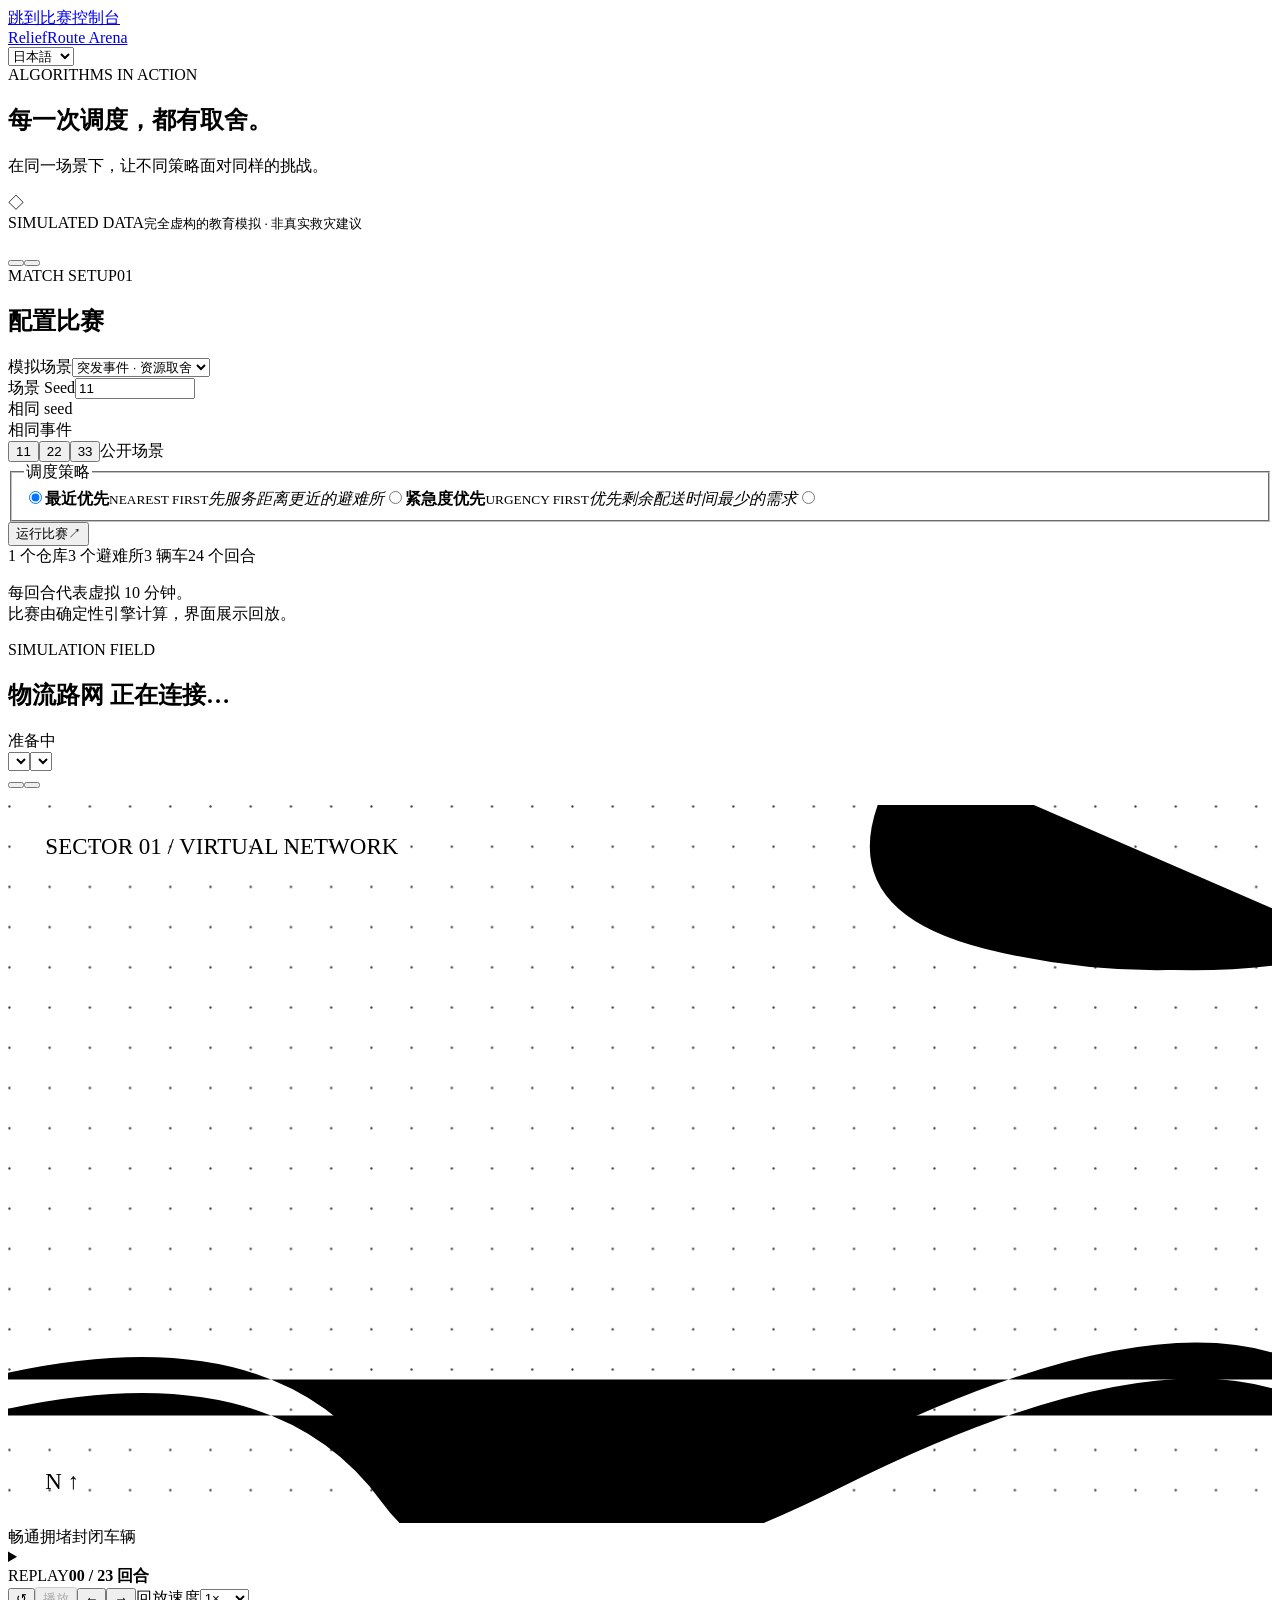
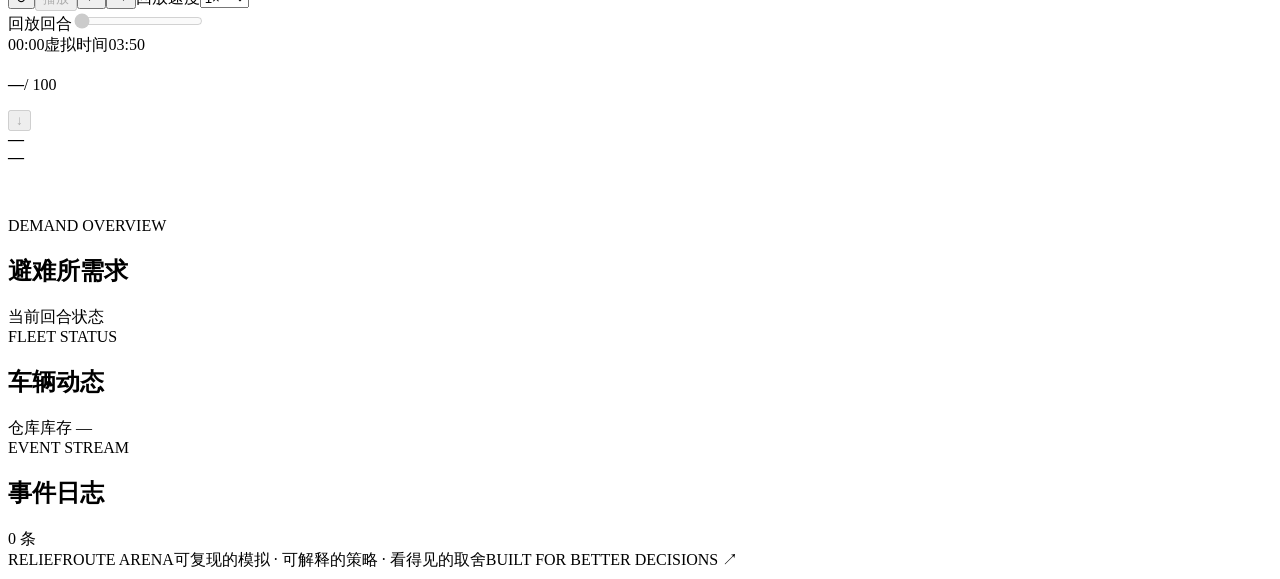
==== web/index.html @ 7cc87a98 "feat: import validated Japanese ReliefRoute Arena submission Import source 4c38c72 from the developm" ====
<!doctype html>
<html lang="ja">
<head>
  <meta charset="utf-8"><meta name="viewport" content="width=device-width,initial-scale=1">
  <meta name="theme-color" content="#101715"><meta name="description" content="ReliefRoute Arena — 虚构灾害物流算法竞技与回放" data-i18n-content="description">
  <title data-i18n="title">ReliefRoute Arena · 调度竞技场</title>
  <link rel="stylesheet" href="/style.css"><script type="module" src="/app.js"></script>
</head>
<body>
  <a class="skip-link" href="#main"><span data-i18n="skip">跳到比赛控制台</span></a>
  <header class="topbar unified-header"><a class="brand" href="/">ReliefRoute Arena</a><nav class="site-nav" data-i18n-aria-label="navigation"><a href="/" aria-current="page" data-i18n="navArena"></a><a href="/league" data-i18n="navLeague"></a></nav><div class="header-actions"><label class="sr-only" for="language" data-i18n="language"></label><select id="language" class="language-select" data-i18n-aria-label="language"><option value="ja">日本語</option><option value="zh">中文</option><option value="en">English</option></select></div></header>
  <main id="main">
    <section class="page-heading"><div><div class="eyebrow"><span data-i18n="heroEyebrow">ALGORITHMS IN ACTION</span></div><h1><span data-i18n="hero">每一次调度，都有取舍</span><span><span data-i18n="period">。</span></span></h1><p><span data-i18n="intro">在同一场景下，让不同策略面对同样的挑战。</span></p></div><div class="simulation-label"><span aria-hidden="true">◇</span><div><span data-i18n="simulated">SIMULATED DATA</span><small><span data-i18n="disclaimer">完全虚构的教育模拟 · 非真实救灾建议</span></small></div></div></section>
    <div id="notice" class="notice" role="status" aria-live="polite" hidden></div>
    <p class="journey" data-i18n="arenaGuide"></p><nav class="section-nav arena-tabs"><button class="active" data-view="arena" data-i18n="arena"></button><button data-view="compare" data-i18n="compareTab"></button></nav><section id="arena-view" aria-label="调度竞技场" data-i18n-aria-label="arenaLabel">
      <div class="workspace">
        <aside class="controls panel">
          <div class="panel-heading"><span class="eyebrow"><span data-i18n="setupEyebrow">MATCH SETUP</span></span><span class="tiny-index">01</span></div><h2><span data-i18n="setup">配置比赛</span></h2>
          <form id="match-form">
            <label for="scenario"><span data-i18n="scenario">模拟场景</span></label><select id="scenario"><option value="events" data-i18n="eventsScenario">突发事件 · 资源取舍</option><option value="fixture" data-i18n="fixtureScenario">基础运输 · 手算场景</option></select>
            <div class="field-row"><div><label for="seed"><span data-i18n="seed">场景 Seed</span></label><input id="seed" type="number" step="1" min="-2147483648" max="2147483647" value="11" required></div><span class="seed-note"><span data-i18n="sameSeed">相同 seed</span><br><span data-i18n="sameEvents">相同事件</span></span></div>
            <div class="seed-shortcuts" aria-label="公开种子" data-i18n-aria-label="publicSeeds"><button type="button" data-seed="11" class="selected">11</button><button type="button" data-seed="22">22</button><button type="button" data-seed="33">33</button><span><span data-i18n="publicScenarios">公开场景</span></span></div>
            <fieldset><legend><span data-i18n="strategy">调度策略</span></legend><label class="bot-option"><input type="radio" name="bot" value="nearest" checked><span><strong><span data-i18n="nearest">最近优先</span></strong><small><span data-i18n="nearestCode">NEAREST FIRST</span></small><em><span data-i18n="nearestHelp">先服务距离更近的避难所</span></em></span><span class="radio-dot"></span></label><label class="bot-option"><input type="radio" name="bot" value="urgency"><span><strong><span data-i18n="urgency">紧急度优先</span></strong><small><span data-i18n="urgencyCode">URGENCY FIRST</span></small><em><span data-i18n="urgencyHelp">优先剩余配送时间最少的需求</span></em></span><span class="radio-dot"></span></label><label class="bot-option"><input type="radio" name="bot" value="custom"><span><strong data-i18n="custom"></strong><em data-i18n="customHelp"></em></span><span class="radio-dot"></span></label></fieldset>
<fieldset id="custom-fields" hidden><legend data-i18n="customSettings"></legend><label for="priority_rule" data-i18n="priority_rule"></label><select id="priority_rule"><option value="urgency" data-i18n="option_urgency"></option><option value="nearest" data-i18n="option_nearest"></option><option value="fair" data-i18n="option_fair"></option></select><label for="load_rule" data-i18n="load_rule"></label><select id="load_rule"><option value="full" data-i18n="option_full"></option><option value="half" data-i18n="option_half"></option></select><label for="dispatch_rule" data-i18n="dispatch_rule"></label><select id="dispatch_rule"><option value="any" data-i18n="option_any"></option><option value="full_load" data-i18n="option_full_load"></option></select><p class="muted" data-i18n="configHelp"></p></fieldset>
            <button id="run" class="primary" type="submit"><span><span data-i18n="run">运行比赛</span></span><span aria-hidden="true">↗</span></button>
          </form>
          <div class="setup-summary"><span><span data-i18n="oneDepot">1 个仓库</span></span><span><span data-i18n="threeShelters">3 个避难所</span></span><span><span data-i18n="threeVehicles">3 辆车</span></span><span><span data-i18n="rounds24">24 个回合</span></span></div>
          <p class="muted setup-foot"><span data-i18n="turnHelp">每回合代表虚拟 10 分钟。</span><br><span data-i18n="replayHelp">比赛由确定性引擎计算，界面展示回放。</span></p>
        </aside>
        <section class="map-panel panel" aria-labelledby="map-title">
          <div class="map-header"><div><div class="eyebrow"><span data-i18n="fieldEyebrow">SIMULATION FIELD</span></div><h2 id="map-title"><span data-i18n="network">物流路网</span> <span id="match-label"><span data-i18n="connecting">正在连接…</span></span></h2></div><div class="replay-badge" id="replay-status"><span data-i18n="preparing">准备中</span></div></div>
          <div class="map-toolbar"><label for="map-environment" data-i18n="visualEnvironment"></label><select id="map-environment"><option value="city" data-i18n="cityEnvironment"></option><option value="river" data-i18n="riverEnvironment"></option><option value="mountain" data-i18n="mountainEnvironment"></option></select><label for="map-layout" data-i18n="visualLayout"></label><select id="map-layout"><option value="0" data-i18n="layoutA"></option><option value="1" data-i18n="layoutB"></option><option value="2" data-i18n="layoutC"></option></select><div class="map-view-switch" role="group" data-i18n-aria-label="mapScale"><button type="button" data-map-view="fit" aria-pressed="true" data-i18n="mapFit"></button><button type="button" data-map-view="detail" aria-pressed="false" data-i18n="mapDetail"></button></div></div><p id="map-incidents" class="map-incidents"></p><div class="map-wrap fit-map"><svg id="map" viewbox="0 0 880 500" role="group" aria-label="虚构物流路网，包含一个仓库、三个避难所和车辆" data-i18n-aria-label="mapAria"><defs><pattern id="grid" width="28" height="28" patternunits="userSpaceOnUse"><circle cx="1" cy="1" r="0.8" fill="#35433c"></circle></pattern></defs><rect width="880" height="500" fill="url(#grid)"></rect><g class="terrain" aria-hidden="true"><path d="M-20 400 Q180 350 260 460 T580 450 T920 400"></path><path d="M-20 425 Q180 375 260 485 T580 475 T920 425"></path><path d="M620 -30 Q560 70 680 100 T920 100"></path><path d="M645 -30 Q585 70 705 100 T945 100"></path></g><text x="26" y="34" class="map-meta"><tspan data-i18n="sector">SECTOR 01 / VIRTUAL NETWORK</tspan></text><text x="26" y="476" class="map-meta"><tspan data-i18n="north">N ↑</tspan></text><g id="roads"></g><g id="nodes"></g><g id="vehicles"></g></svg>
          <div class="map-legend"><span><i class="line open"></i><span data-i18n="open">畅通</span></span><span><i class="line congested"></i><span data-i18n="congested">拥堵</span></span><span><i class="line closed"></i><span data-i18n="closed">封闭</span></span><span><i class="vehicle-key"></i><span data-i18n="vehicles">车辆</span></span></div></div>
          <div id="map-selection" class="map-selection"></div><details class="map-notes"><summary data-i18n="mapNotes"></summary><p data-i18n="visualOnly"></p><p data-i18n="stableLayout"></p></details><div class="playback"><div class="playback-top"><div><span class="eyebrow"><span data-i18n="replay">REPLAY</span></span><strong id="turn-label">00 <span><span data-i18n="turnSuffix">/ 23 回合</span></span></strong></div><div class="playback-buttons"><button id="restart" class="icon-button" title="回到开始" aria-label="回到开始" data-i18n-title="restart" data-i18n-aria-label="restart">↺</button><button id="play" class="play-button" disabled><span data-i18n="play">播放</span></button><button id="previous" type="button" aria-label="Previous turn">←</button><button id="next" class="icon-button" title="下一回合" aria-label="下一回合" data-i18n-title="next" data-i18n-aria-label="next">→</button><label class="sr-only" for="speed"><span data-i18n="speed">回放速度</span></label><select id="speed"><option value="0.5">0.5×</option><option value="1" selected>1×</option><option value="2">2×</option><option value="4">4×</option></select></div></div><label class="sr-only" for="timeline"><span data-i18n="timeline">回放回合</span></label><input id="timeline" type="range" min="0" max="23" value="0" disabled><div class="timeline-labels"><span>00:00</span><span><span data-i18n="virtualTime">虚拟时间</span></span><span>03:50</span></div></div>
        </section>
        <aside class="score-panel panel" aria-labelledby="score-title"><div class="score-overview"><h2 id="score-title" data-i18n="finalScore"></h2><div class="score-total"><strong id="total-score">—</strong><span>/ 100</span></div><div class="score-caption"><span id="score-caption" data-i18n="waiting"></span></div><p id="match-config" class="muted"></p><button id="download" class="secondary" disabled><span data-i18n="download"></span> ↓</button></div><div class="score-breakdown"><div id="score-metrics"></div><div class="result-bottom"><div><span data-i18n="deliveredLabel"></span><strong id="final-delivered">—</strong></div><div><span data-i18n="costLabel"></span><strong id="cost">—</strong></div></div><p class="score-note" data-i18n="scoreNote"></p><p class="muted score-baseline"><span data-i18n="weightsNote"></span><br><span data-i18n="scoreVersionNote"></span></p></div></aside>
        <section class="shelters-panel panel"><div class="section-title"><div><span class="eyebrow"><span data-i18n="demandEyebrow">DEMAND OVERVIEW</span></span><h2><span data-i18n="shelterDemand">避难所需求</span></h2></div><span class="muted"><span data-i18n="currentTurn">当前回合状态</span></span></div><div id="shelter-cards" class="shelter-cards"></div></section>
        <section class="fleet-panel panel"><div class="section-title"><div><span class="eyebrow"><span data-i18n="fleetEyebrow">FLEET STATUS</span></span><h2><span data-i18n="fleet">车辆动态</span></h2></div><span id="stock-label" class="muted"><span data-i18n="stockEmpty">仓库库存 —</span></span></div><div id="fleet"></div></section>
        <section class="events-panel panel"><div class="section-title"><div><span class="eyebrow"><span data-i18n="eventsEyebrow">EVENT STREAM</span></span><h2><span data-i18n="eventLog">事件日志</span></h2></div><span id="event-count" class="muted"><span data-i18n="zeroEntries">0 条</span></span></div><div id="event-list" class="event-list" aria-label="截至当前回合的事件与配送" data-i18n-aria-label="eventAria"></div></section>
      </div>
    </section>
    <section id="compare-view" class="panel comparison" hidden><div class="section-title"><div><span class="eyebrow"><span data-i18n="compareEyebrow">SAME WORLD, DIFFERENT CHOICES</span></span><h2><span data-i18n="compareHeading">同场景，比较不同取舍。</span></h2><p class="muted"><span data-i18n="compareIntro">两种策略 × 三个公开 seed · 全部成绩来自模拟引擎</span></p></div><button id="compare-run" class="primary"><span data-i18n="compareRun">运行对照赛 ↗</span></button></div><p id="comparison-config" class="muted"></p><div id="comparison-summary" class="comparison-summary" role="status"></div><div id="ranking" class="ranking"></div><div class="table-wrap"><table><thead><tr><th data-i18n="tableSeed">Seed</th><th><span data-i18n="strategyColumn">策略</span></th><th><span data-i18n="coverageColumn">覆盖 C</span></th><th><span data-i18n="timelinessColumn">准时 T</span></th><th><span data-i18n="fairnessColumn">公平 F</span></th><th><span data-i18n="efficiencyColumn">效率 E</span></th><th><span data-i18n="totalColumn">总分</span></th><th><span data-i18n="replayColumn">回放</span></th></tr></thead><tbody id="comparison-body"></tbody></table></div><p class="muted"><span data-i18n="compareNote">这里只比较当前三个公开样例，不能代表策略在所有场景中的表现。较高的加权覆盖率，也可能伴随较低的最低避难所覆盖率。</span></p></section>
    <footer><span>RELIEFROUTE ARENA</span><span><span data-i18n="footer">可复现的模拟 · 可解释的策略 · 看得见的取舍</span></span><span><span data-i18n="footerTag">BUILT FOR BETTER DECISIONS ↗</span></span></footer>
  </main>
</body>
</html>
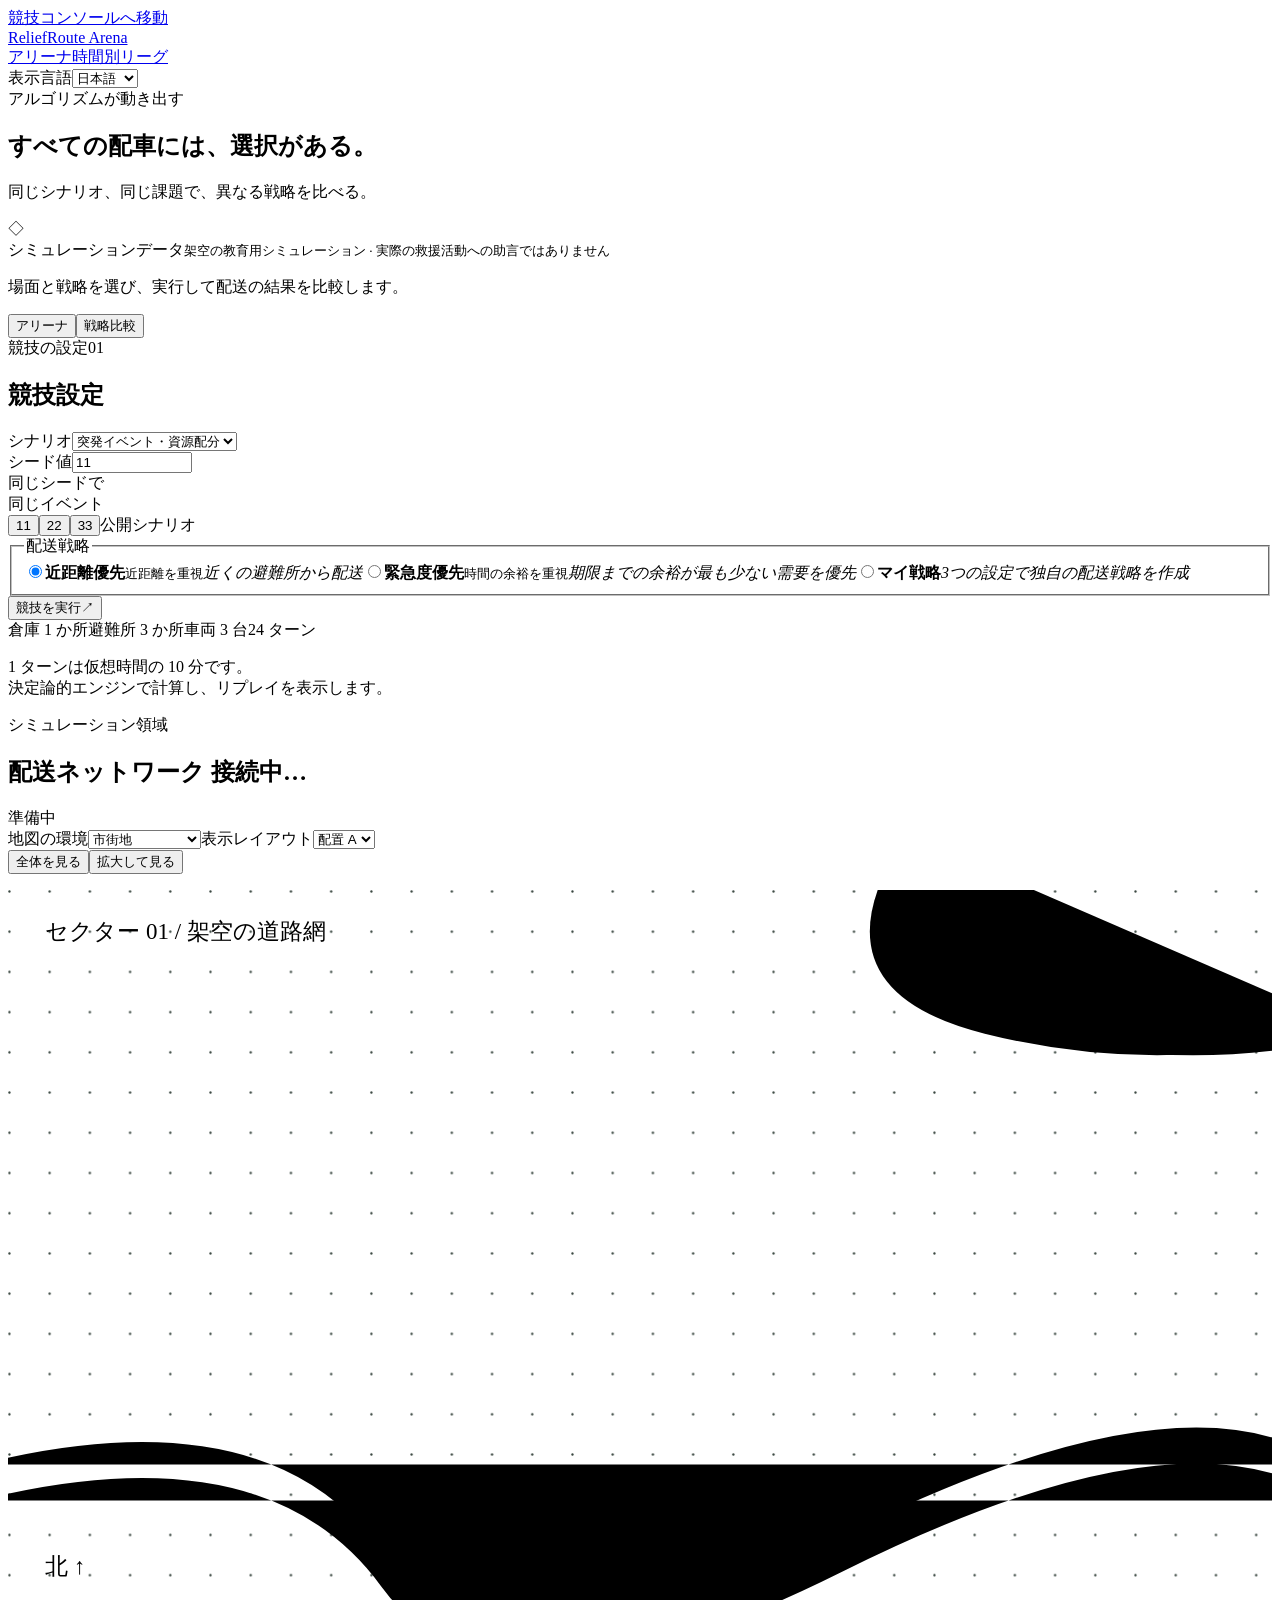
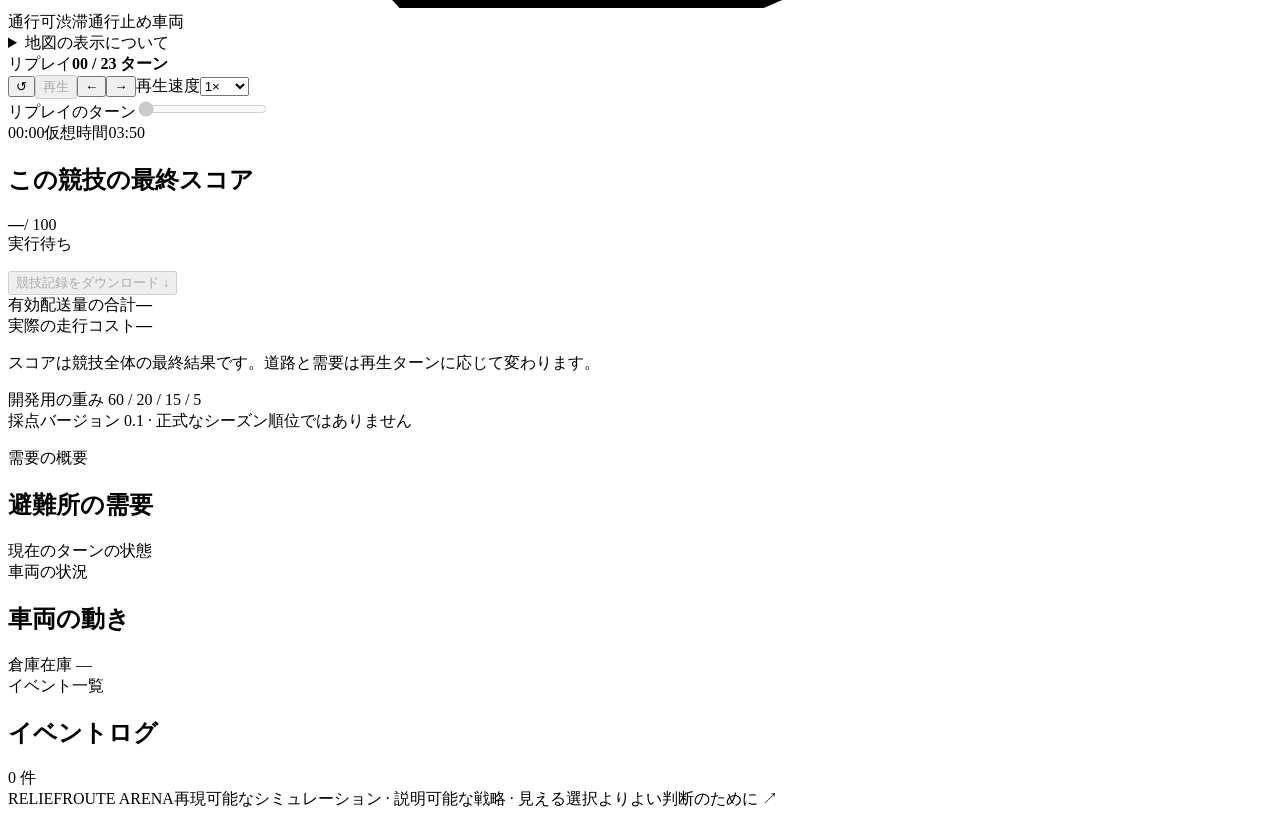
==== commit 3f490db8: "docs(i18n): finalize Japanese fallback text and terminology Use existing Japanese translations for s" ====
--- a/web/index.html
+++ b/web/index.html
@@ -2,45 +2,45 @@
 <html lang="ja">
 <head>
   <meta charset="utf-8"><meta name="viewport" content="width=device-width,initial-scale=1">
-  <meta name="theme-color" content="#101715"><meta name="description" content="ReliefRoute Arena — 虚构灾害物流算法竞技与回放" data-i18n-content="description">
-  <title data-i18n="title">ReliefRoute Arena · 调度竞技场</title>
+  <meta name="theme-color" content="#101715"><meta name="description" content="ReliefRoute Arena — 架空の災害物流アルゴリズム競技とリプレイ" data-i18n-content="description">
+  <title data-i18n="title">ReliefRoute Arena · 配送戦略アリーナ</title>
   <link rel="stylesheet" href="/style.css"><script type="module" src="/app.js"></script>
 </head>
 <body>
-  <a class="skip-link" href="#main"><span data-i18n="skip">跳到比赛控制台</span></a>
-  <header class="topbar unified-header"><a class="brand" href="/">ReliefRoute Arena</a><nav class="site-nav" data-i18n-aria-label="navigation"><a href="/" aria-current="page" data-i18n="navArena"></a><a href="/league" data-i18n="navLeague"></a></nav><div class="header-actions"><label class="sr-only" for="language" data-i18n="language"></label><select id="language" class="language-select" data-i18n-aria-label="language"><option value="ja">日本語</option><option value="zh">中文</option><option value="en">English</option></select></div></header>
+  <a class="skip-link" href="#main"><span data-i18n="skip">競技コンソールへ移動</span></a>
+  <header class="topbar unified-header"><a class="brand" href="/">ReliefRoute Arena</a><nav class="site-nav" data-i18n-aria-label="navigation"><a href="/" aria-current="page" data-i18n="navArena">アリーナ</a><a href="/league" data-i18n="navLeague">時間別リーグ</a></nav><div class="header-actions"><label class="sr-only" for="language" data-i18n="language">表示言語</label><select id="language" class="language-select" data-i18n-aria-label="language"><option value="ja">日本語</option><option value="zh">中文</option><option value="en">English</option></select></div></header>
   <main id="main">
-    <section class="page-heading"><div><div class="eyebrow"><span data-i18n="heroEyebrow">ALGORITHMS IN ACTION</span></div><h1><span data-i18n="hero">每一次调度，都有取舍</span><span><span data-i18n="period">。</span></span></h1><p><span data-i18n="intro">在同一场景下，让不同策略面对同样的挑战。</span></p></div><div class="simulation-label"><span aria-hidden="true">◇</span><div><span data-i18n="simulated">SIMULATED DATA</span><small><span data-i18n="disclaimer">完全虚构的教育模拟 · 非真实救灾建议</span></small></div></div></section>
+    <section class="page-heading"><div><div class="eyebrow"><span data-i18n="heroEyebrow">アルゴリズムが動き出す</span></div><h1><span data-i18n="hero">すべての配車には、選択がある</span><span><span data-i18n="period">。</span></span></h1><p><span data-i18n="intro">同じシナリオ、同じ課題で、異なる戦略を比べる。</span></p></div><div class="simulation-label"><span aria-hidden="true">◇</span><div><span data-i18n="simulated">シミュレーションデータ</span><small><span data-i18n="disclaimer">架空の教育用シミュレーション · 実際の救援活動への助言ではありません</span></small></div></div></section>
     <div id="notice" class="notice" role="status" aria-live="polite" hidden></div>
-    <p class="journey" data-i18n="arenaGuide"></p><nav class="section-nav arena-tabs"><button class="active" data-view="arena" data-i18n="arena"></button><button data-view="compare" data-i18n="compareTab"></button></nav><section id="arena-view" aria-label="调度竞技场" data-i18n-aria-label="arenaLabel">
+    <p class="journey" data-i18n="arenaGuide">場面と戦略を選び、実行して配送の結果を比較します。</p><nav class="section-nav arena-tabs"><button class="active" data-view="arena" data-i18n="arena">アリーナ</button><button data-view="compare" data-i18n="compareTab">戦略比較</button></nav><section id="arena-view" aria-label="配送戦略アリーナ" data-i18n-aria-label="arenaLabel">
       <div class="workspace">
         <aside class="controls panel">
-          <div class="panel-heading"><span class="eyebrow"><span data-i18n="setupEyebrow">MATCH SETUP</span></span><span class="tiny-index">01</span></div><h2><span data-i18n="setup">配置比赛</span></h2>
+          <div class="panel-heading"><span class="eyebrow"><span data-i18n="setupEyebrow">競技の設定</span></span><span class="tiny-index">01</span></div><h2><span data-i18n="setup">競技設定</span></h2>
           <form id="match-form">
-            <label for="scenario"><span data-i18n="scenario">模拟场景</span></label><select id="scenario"><option value="events" data-i18n="eventsScenario">突发事件 · 资源取舍</option><option value="fixture" data-i18n="fixtureScenario">基础运输 · 手算场景</option></select>
-            <div class="field-row"><div><label for="seed"><span data-i18n="seed">场景 Seed</span></label><input id="seed" type="number" step="1" min="-2147483648" max="2147483647" value="11" required></div><span class="seed-note"><span data-i18n="sameSeed">相同 seed</span><br><span data-i18n="sameEvents">相同事件</span></span></div>
-            <div class="seed-shortcuts" aria-label="公开种子" data-i18n-aria-label="publicSeeds"><button type="button" data-seed="11" class="selected">11</button><button type="button" data-seed="22">22</button><button type="button" data-seed="33">33</button><span><span data-i18n="publicScenarios">公开场景</span></span></div>
-            <fieldset><legend><span data-i18n="strategy">调度策略</span></legend><label class="bot-option"><input type="radio" name="bot" value="nearest" checked><span><strong><span data-i18n="nearest">最近优先</span></strong><small><span data-i18n="nearestCode">NEAREST FIRST</span></small><em><span data-i18n="nearestHelp">先服务距离更近的避难所</span></em></span><span class="radio-dot"></span></label><label class="bot-option"><input type="radio" name="bot" value="urgency"><span><strong><span data-i18n="urgency">紧急度优先</span></strong><small><span data-i18n="urgencyCode">URGENCY FIRST</span></small><em><span data-i18n="urgencyHelp">优先剩余配送时间最少的需求</span></em></span><span class="radio-dot"></span></label><label class="bot-option"><input type="radio" name="bot" value="custom"><span><strong data-i18n="custom"></strong><em data-i18n="customHelp"></em></span><span class="radio-dot"></span></label></fieldset>
-<fieldset id="custom-fields" hidden><legend data-i18n="customSettings"></legend><label for="priority_rule" data-i18n="priority_rule"></label><select id="priority_rule"><option value="urgency" data-i18n="option_urgency"></option><option value="nearest" data-i18n="option_nearest"></option><option value="fair" data-i18n="option_fair"></option></select><label for="load_rule" data-i18n="load_rule"></label><select id="load_rule"><option value="full" data-i18n="option_full"></option><option value="half" data-i18n="option_half"></option></select><label for="dispatch_rule" data-i18n="dispatch_rule"></label><select id="dispatch_rule"><option value="any" data-i18n="option_any"></option><option value="full_load" data-i18n="option_full_load"></option></select><p class="muted" data-i18n="configHelp"></p></fieldset>
-            <button id="run" class="primary" type="submit"><span><span data-i18n="run">运行比赛</span></span><span aria-hidden="true">↗</span></button>
+            <label for="scenario"><span data-i18n="scenario">シナリオ</span></label><select id="scenario"><option value="events" data-i18n="eventsScenario">突発イベント・資源配分</option><option value="fixture" data-i18n="fixtureScenario">基本配送・検算シナリオ</option></select>
+            <div class="field-row"><div><label for="seed"><span data-i18n="seed">シード値</span></label><input id="seed" type="number" step="1" min="-2147483648" max="2147483647" value="11" required></div><span class="seed-note"><span data-i18n="sameSeed">同じシードで</span><br><span data-i18n="sameEvents">同じイベント</span></span></div>
+            <div class="seed-shortcuts" aria-label="公開シード" data-i18n-aria-label="publicSeeds"><button type="button" data-seed="11" class="selected">11</button><button type="button" data-seed="22">22</button><button type="button" data-seed="33">33</button><span><span data-i18n="publicScenarios">公開シナリオ</span></span></div>
+            <fieldset><legend><span data-i18n="strategy">配送戦略</span></legend><label class="bot-option"><input type="radio" name="bot" value="nearest" checked><span><strong><span data-i18n="nearest">近距離優先</span></strong><small><span data-i18n="nearestCode">近距離を重視</span></small><em><span data-i18n="nearestHelp">近くの避難所から配送</span></em></span><span class="radio-dot"></span></label><label class="bot-option"><input type="radio" name="bot" value="urgency"><span><strong><span data-i18n="urgency">緊急度優先</span></strong><small><span data-i18n="urgencyCode">時間の余裕を重視</span></small><em><span data-i18n="urgencyHelp">期限までの余裕が最も少ない需要を優先</span></em></span><span class="radio-dot"></span></label><label class="bot-option"><input type="radio" name="bot" value="custom"><span><strong data-i18n="custom">マイ戦略</strong><em data-i18n="customHelp">3つの設定で独自の配送戦略を作成</em></span><span class="radio-dot"></span></label></fieldset>
+<fieldset id="custom-fields" hidden><legend data-i18n="customSettings">戦略の設定</legend><label for="priority_rule" data-i18n="priority_rule">配送先の優先順位</label><select id="priority_rule"><option value="urgency" data-i18n="option_urgency">緊急度優先</option><option value="nearest" data-i18n="option_nearest">近距離優先</option><option value="fair" data-i18n="option_fair">充足率が最も低い避難所</option></select><label for="load_rule" data-i18n="load_rule">車両ごとの積載上限</label><select id="load_rule"><option value="full" data-i18n="option_full">最大積載量</option><option value="half" data-i18n="option_half">最大積載量の半分</option></select><label for="dispatch_rule" data-i18n="dispatch_rule">出発条件</label><select id="dispatch_rule"><option value="any" data-i18n="option_any">配送可能なら出発</option><option value="full_load" data-i18n="option_full_load">積載上限に達してから出発</option></select><p class="muted" data-i18n="configHelp">満載待ちは遅延につながる場合があります。公平戦略は配送中の物資も考慮します。</p></fieldset>
+            <button id="run" class="primary" type="submit"><span><span data-i18n="run">競技を実行</span></span><span aria-hidden="true">↗</span></button>
           </form>
-          <div class="setup-summary"><span><span data-i18n="oneDepot">1 个仓库</span></span><span><span data-i18n="threeShelters">3 个避难所</span></span><span><span data-i18n="threeVehicles">3 辆车</span></span><span><span data-i18n="rounds24">24 个回合</span></span></div>
-          <p class="muted setup-foot"><span data-i18n="turnHelp">每回合代表虚拟 10 分钟。</span><br><span data-i18n="replayHelp">比赛由确定性引擎计算，界面展示回放。</span></p>
+          <div class="setup-summary"><span><span data-i18n="oneDepot">倉庫 1 か所</span></span><span><span data-i18n="threeShelters">避難所 3 か所</span></span><span><span data-i18n="threeVehicles">車両 3 台</span></span><span><span data-i18n="rounds24">24 ターン</span></span></div>
+          <p class="muted setup-foot"><span data-i18n="turnHelp">1 ターンは仮想時間の 10 分です。</span><br><span data-i18n="replayHelp">決定論的エンジンで計算し、リプレイを表示します。</span></p>
         </aside>
         <section class="map-panel panel" aria-labelledby="map-title">
-          <div class="map-header"><div><div class="eyebrow"><span data-i18n="fieldEyebrow">SIMULATION FIELD</span></div><h2 id="map-title"><span data-i18n="network">物流路网</span> <span id="match-label"><span data-i18n="connecting">正在连接…</span></span></h2></div><div class="replay-badge" id="replay-status"><span data-i18n="preparing">准备中</span></div></div>
-          <div class="map-toolbar"><label for="map-environment" data-i18n="visualEnvironment"></label><select id="map-environment"><option value="city" data-i18n="cityEnvironment"></option><option value="river" data-i18n="riverEnvironment"></option><option value="mountain" data-i18n="mountainEnvironment"></option></select><label for="map-layout" data-i18n="visualLayout"></label><select id="map-layout"><option value="0" data-i18n="layoutA"></option><option value="1" data-i18n="layoutB"></option><option value="2" data-i18n="layoutC"></option></select><div class="map-view-switch" role="group" data-i18n-aria-label="mapScale"><button type="button" data-map-view="fit" aria-pressed="true" data-i18n="mapFit"></button><button type="button" data-map-view="detail" aria-pressed="false" data-i18n="mapDetail"></button></div></div><p id="map-incidents" class="map-incidents"></p><div class="map-wrap fit-map"><svg id="map" viewbox="0 0 880 500" role="group" aria-label="虚构物流路网，包含一个仓库、三个避难所和车辆" data-i18n-aria-label="mapAria"><defs><pattern id="grid" width="28" height="28" patternunits="userSpaceOnUse"><circle cx="1" cy="1" r="0.8" fill="#35433c"></circle></pattern></defs><rect width="880" height="500" fill="url(#grid)"></rect><g class="terrain" aria-hidden="true"><path d="M-20 400 Q180 350 260 460 T580 450 T920 400"></path><path d="M-20 425 Q180 375 260 485 T580 475 T920 425"></path><path d="M620 -30 Q560 70 680 100 T920 100"></path><path d="M645 -30 Q585 70 705 100 T945 100"></path></g><text x="26" y="34" class="map-meta"><tspan data-i18n="sector">SECTOR 01 / VIRTUAL NETWORK</tspan></text><text x="26" y="476" class="map-meta"><tspan data-i18n="north">N ↑</tspan></text><g id="roads"></g><g id="nodes"></g><g id="vehicles"></g></svg>
-          <div class="map-legend"><span><i class="line open"></i><span data-i18n="open">畅通</span></span><span><i class="line congested"></i><span data-i18n="congested">拥堵</span></span><span><i class="line closed"></i><span data-i18n="closed">封闭</span></span><span><i class="vehicle-key"></i><span data-i18n="vehicles">车辆</span></span></div></div>
-          <div id="map-selection" class="map-selection"></div><details class="map-notes"><summary data-i18n="mapNotes"></summary><p data-i18n="visualOnly"></p><p data-i18n="stableLayout"></p></details><div class="playback"><div class="playback-top"><div><span class="eyebrow"><span data-i18n="replay">REPLAY</span></span><strong id="turn-label">00 <span><span data-i18n="turnSuffix">/ 23 回合</span></span></strong></div><div class="playback-buttons"><button id="restart" class="icon-button" title="回到开始" aria-label="回到开始" data-i18n-title="restart" data-i18n-aria-label="restart">↺</button><button id="play" class="play-button" disabled><span data-i18n="play">播放</span></button><button id="previous" type="button" aria-label="Previous turn">←</button><button id="next" class="icon-button" title="下一回合" aria-label="下一回合" data-i18n-title="next" data-i18n-aria-label="next">→</button><label class="sr-only" for="speed"><span data-i18n="speed">回放速度</span></label><select id="speed"><option value="0.5">0.5×</option><option value="1" selected>1×</option><option value="2">2×</option><option value="4">4×</option></select></div></div><label class="sr-only" for="timeline"><span data-i18n="timeline">回放回合</span></label><input id="timeline" type="range" min="0" max="23" value="0" disabled><div class="timeline-labels"><span>00:00</span><span><span data-i18n="virtualTime">虚拟时间</span></span><span>03:50</span></div></div>
+          <div class="map-header"><div><div class="eyebrow"><span data-i18n="fieldEyebrow">シミュレーション領域</span></div><h2 id="map-title"><span data-i18n="network">配送ネットワーク</span> <span id="match-label"><span data-i18n="connecting">接続中…</span></span></h2></div><div class="replay-badge" id="replay-status"><span data-i18n="preparing">準備中</span></div></div>
+          <div class="map-toolbar"><label for="map-environment" data-i18n="visualEnvironment">地図の環境</label><select id="map-environment"><option value="city" data-i18n="cityEnvironment">市街地</option><option value="river" data-i18n="riverEnvironment">川沿いの市街地</option><option value="mountain" data-i18n="mountainEnvironment">山間の町</option></select><label for="map-layout" data-i18n="visualLayout">表示レイアウト</label><select id="map-layout"><option value="0" data-i18n="layoutA">配置 A</option><option value="1" data-i18n="layoutB">配置 B</option><option value="2" data-i18n="layoutC">配置 C</option></select><div class="map-view-switch" role="group" data-i18n-aria-label="mapScale"><button type="button" data-map-view="fit" aria-pressed="true" data-i18n="mapFit">全体を見る</button><button type="button" data-map-view="detail" aria-pressed="false" data-i18n="mapDetail">拡大して見る</button></div></div><p id="map-incidents" class="map-incidents"></p><div class="map-wrap fit-map"><svg id="map" viewbox="0 0 880 500" role="group" aria-label="倉庫 1 か所、避難所 3 か所、車両を含む架空の配送ネットワーク" data-i18n-aria-label="mapAria"><defs><pattern id="grid" width="28" height="28" patternunits="userSpaceOnUse"><circle cx="1" cy="1" r="0.8" fill="#35433c"></circle></pattern></defs><rect width="880" height="500" fill="url(#grid)"></rect><g class="terrain" aria-hidden="true"><path d="M-20 400 Q180 350 260 460 T580 450 T920 400"></path><path d="M-20 425 Q180 375 260 485 T580 475 T920 425"></path><path d="M620 -30 Q560 70 680 100 T920 100"></path><path d="M645 -30 Q585 70 705 100 T945 100"></path></g><text x="26" y="34" class="map-meta"><tspan data-i18n="sector">セクター 01 / 架空の道路網</tspan></text><text x="26" y="476" class="map-meta"><tspan data-i18n="north">北 ↑</tspan></text><g id="roads"></g><g id="nodes"></g><g id="vehicles"></g></svg>
+          <div class="map-legend"><span><i class="line open"></i><span data-i18n="open">通行可</span></span><span><i class="line congested"></i><span data-i18n="congested">渋滞</span></span><span><i class="line closed"></i><span data-i18n="closed">通行止め</span></span><span><i class="vehicle-key"></i><span data-i18n="vehicles">車両</span></span></div></div>
+          <div id="map-selection" class="map-selection"></div><details class="map-notes"><summary data-i18n="mapNotes">地図の表示について</summary><p data-i18n="visualOnly">表示環境のみ・道路網と災害原因は変更しません</p><p data-i18n="stableLayout">同じ試合の Bot は共通の固定配置で表示します。交差は追加の接続点ではありません。</p></details><div class="playback"><div class="playback-top"><div><span class="eyebrow"><span data-i18n="replay">リプレイ</span></span><strong id="turn-label">00 <span><span data-i18n="turnSuffix">/ 23 ターン</span></span></strong></div><div class="playback-buttons"><button id="restart" class="icon-button" title="最初に戻る" aria-label="最初に戻る" data-i18n-title="restart" data-i18n-aria-label="restart">↺</button><button id="play" class="play-button" disabled><span data-i18n="play">再生</span></button><button id="previous" type="button" aria-label="Previous turn">←</button><button id="next" class="icon-button" title="次のターン" aria-label="次のターン" data-i18n-title="next" data-i18n-aria-label="next">→</button><label class="sr-only" for="speed"><span data-i18n="speed">再生速度</span></label><select id="speed"><option value="0.5">0.5×</option><option value="1" selected>1×</option><option value="2">2×</option><option value="4">4×</option></select></div></div><label class="sr-only" for="timeline"><span data-i18n="timeline">リプレイのターン</span></label><input id="timeline" type="range" min="0" max="23" value="0" disabled><div class="timeline-labels"><span>00:00</span><span><span data-i18n="virtualTime">仮想時間</span></span><span>03:50</span></div></div>
         </section>
-        <aside class="score-panel panel" aria-labelledby="score-title"><div class="score-overview"><h2 id="score-title" data-i18n="finalScore"></h2><div class="score-total"><strong id="total-score">—</strong><span>/ 100</span></div><div class="score-caption"><span id="score-caption" data-i18n="waiting"></span></div><p id="match-config" class="muted"></p><button id="download" class="secondary" disabled><span data-i18n="download"></span> ↓</button></div><div class="score-breakdown"><div id="score-metrics"></div><div class="result-bottom"><div><span data-i18n="deliveredLabel"></span><strong id="final-delivered">—</strong></div><div><span data-i18n="costLabel"></span><strong id="cost">—</strong></div></div><p class="score-note" data-i18n="scoreNote"></p><p class="muted score-baseline"><span data-i18n="weightsNote"></span><br><span data-i18n="scoreVersionNote"></span></p></div></aside>
-        <section class="shelters-panel panel"><div class="section-title"><div><span class="eyebrow"><span data-i18n="demandEyebrow">DEMAND OVERVIEW</span></span><h2><span data-i18n="shelterDemand">避难所需求</span></h2></div><span class="muted"><span data-i18n="currentTurn">当前回合状态</span></span></div><div id="shelter-cards" class="shelter-cards"></div></section>
-        <section class="fleet-panel panel"><div class="section-title"><div><span class="eyebrow"><span data-i18n="fleetEyebrow">FLEET STATUS</span></span><h2><span data-i18n="fleet">车辆动态</span></h2></div><span id="stock-label" class="muted"><span data-i18n="stockEmpty">仓库库存 —</span></span></div><div id="fleet"></div></section>
-        <section class="events-panel panel"><div class="section-title"><div><span class="eyebrow"><span data-i18n="eventsEyebrow">EVENT STREAM</span></span><h2><span data-i18n="eventLog">事件日志</span></h2></div><span id="event-count" class="muted"><span data-i18n="zeroEntries">0 条</span></span></div><div id="event-list" class="event-list" aria-label="截至当前回合的事件与配送" data-i18n-aria-label="eventAria"></div></section>
+        <aside class="score-panel panel" aria-labelledby="score-title"><div class="score-overview"><h2 id="score-title" data-i18n="finalScore">この競技の最終スコア</h2><div class="score-total"><strong id="total-score">—</strong><span>/ 100</span></div><div class="score-caption"><span id="score-caption" data-i18n="waiting">実行待ち</span></div><p id="match-config" class="muted"></p><button id="download" class="secondary" disabled><span data-i18n="download">競技記録をダウンロード</span> ↓</button></div><div class="score-breakdown"><div id="score-metrics"></div><div class="result-bottom"><div><span data-i18n="deliveredLabel">有効配送量の合計</span><strong id="final-delivered">—</strong></div><div><span data-i18n="costLabel">実際の走行コスト</span><strong id="cost">—</strong></div></div><p class="score-note" data-i18n="scoreNote">スコアは競技全体の最終結果です。道路と需要は再生ターンに応じて変わります。</p><p class="muted score-baseline"><span data-i18n="weightsNote">開発用の重み 60 / 20 / 15 / 5</span><br><span data-i18n="scoreVersionNote">採点バージョン 0.1 · 正式なシーズン順位ではありません</span></p></div></aside>
+        <section class="shelters-panel panel"><div class="section-title"><div><span class="eyebrow"><span data-i18n="demandEyebrow">需要の概要</span></span><h2><span data-i18n="shelterDemand">避難所の需要</span></h2></div><span class="muted"><span data-i18n="currentTurn">現在のターンの状態</span></span></div><div id="shelter-cards" class="shelter-cards"></div></section>
+        <section class="fleet-panel panel"><div class="section-title"><div><span class="eyebrow"><span data-i18n="fleetEyebrow">車両の状況</span></span><h2><span data-i18n="fleet">車両の動き</span></h2></div><span id="stock-label" class="muted"><span data-i18n="stockEmpty">倉庫在庫 —</span></span></div><div id="fleet"></div></section>
+        <section class="events-panel panel"><div class="section-title"><div><span class="eyebrow"><span data-i18n="eventsEyebrow">イベント一覧</span></span><h2><span data-i18n="eventLog">イベントログ</span></h2></div><span id="event-count" class="muted"><span data-i18n="zeroEntries">0 件</span></span></div><div id="event-list" class="event-list" aria-label="現在のターンまでのイベントと配送" data-i18n-aria-label="eventAria"></div></section>
       </div>
     </section>
-    <section id="compare-view" class="panel comparison" hidden><div class="section-title"><div><span class="eyebrow"><span data-i18n="compareEyebrow">SAME WORLD, DIFFERENT CHOICES</span></span><h2><span data-i18n="compareHeading">同场景，比较不同取舍。</span></h2><p class="muted"><span data-i18n="compareIntro">两种策略 × 三个公开 seed · 全部成绩来自模拟引擎</span></p></div><button id="compare-run" class="primary"><span data-i18n="compareRun">运行对照赛 ↗</span></button></div><p id="comparison-config" class="muted"></p><div id="comparison-summary" class="comparison-summary" role="status"></div><div id="ranking" class="ranking"></div><div class="table-wrap"><table><thead><tr><th data-i18n="tableSeed">Seed</th><th><span data-i18n="strategyColumn">策略</span></th><th><span data-i18n="coverageColumn">覆盖 C</span></th><th><span data-i18n="timelinessColumn">准时 T</span></th><th><span data-i18n="fairnessColumn">公平 F</span></th><th><span data-i18n="efficiencyColumn">效率 E</span></th><th><span data-i18n="totalColumn">总分</span></th><th><span data-i18n="replayColumn">回放</span></th></tr></thead><tbody id="comparison-body"></tbody></table></div><p class="muted"><span data-i18n="compareNote">这里只比较当前三个公开样例，不能代表策略在所有场景中的表现。较高的加权覆盖率，也可能伴随较低的最低避难所覆盖率。</span></p></section>
-    <footer><span>RELIEFROUTE ARENA</span><span><span data-i18n="footer">可复现的模拟 · 可解释的策略 · 看得见的取舍</span></span><span><span data-i18n="footerTag">BUILT FOR BETTER DECISIONS ↗</span></span></footer>
+    <section id="compare-view" class="panel comparison" hidden><div class="section-title"><div><span class="eyebrow"><span data-i18n="compareEyebrow">同じ世界、異なる選択</span></span><h2><span data-i18n="compareHeading">同じシナリオで、異なる選択を比べる。</span></h2><p class="muted"><span data-i18n="compareIntro">2つの基準戦略 + 現在の設定 × 公開seed 3つ・実際のシミュレーション結果</span></p></div><button id="compare-run" class="primary"><span data-i18n="compareRun">比較を実行 ↗</span></button></div><p id="comparison-config" class="muted"></p><div id="comparison-summary" class="comparison-summary" role="status"></div><div id="ranking" class="ranking"></div><div class="table-wrap"><table><thead><tr><th data-i18n="tableSeed">シード</th><th><span data-i18n="strategyColumn">戦略</span></th><th><span data-i18n="coverageColumn">充足率 C</span></th><th><span data-i18n="timelinessColumn">期限内 T</span></th><th><span data-i18n="fairnessColumn">公平性 F</span></th><th><span data-i18n="efficiencyColumn">効率 E</span></th><th><span data-i18n="totalColumn">総合スコア</span></th><th><span data-i18n="replayColumn">リプレイ</span></th></tr></thead><tbody id="comparison-body"></tbody></table></div><p class="muted"><span data-i18n="compareNote">この比較は 3 つの公開サンプルに限られ、すべてのシナリオでの性能を示すものではありません。加重充足率が高くても、最も支援の少ない避難所の充足率は低い場合があります。</span></p></section>
+    <footer><span>RELIEFROUTE ARENA</span><span><span data-i18n="footer">再現可能なシミュレーション · 説明可能な戦略 · 見える選択</span></span><span><span data-i18n="footerTag">よりよい判断のために ↗</span></span></footer>
   </main>
 </body>
 </html>
